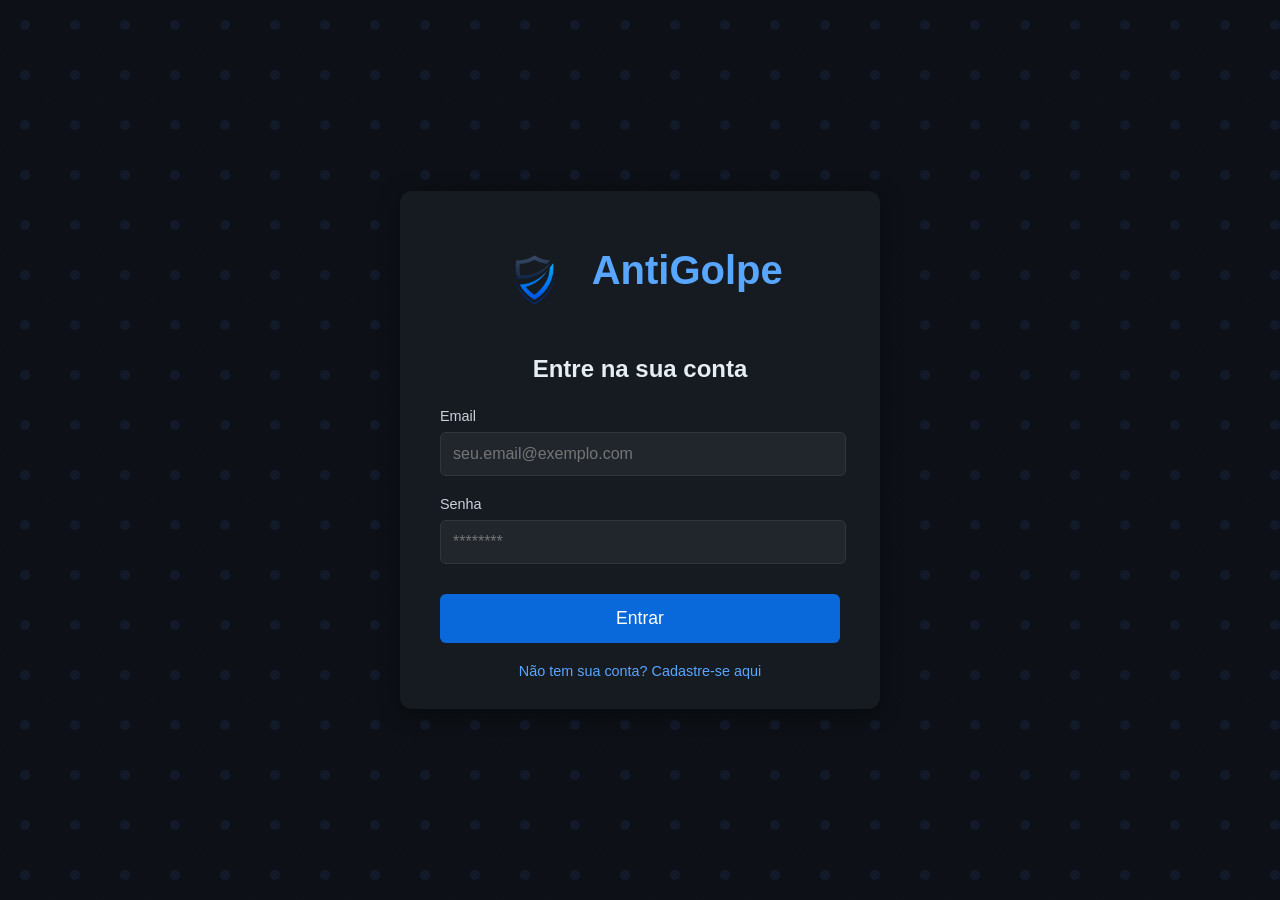
==== antigolpe-frontend/cards.html @ 89d0c7a3 "Adiciona arquivos do projeto frontend (antigolpe-frontend)" ====
<!DOCTYPE html>
<html lang="pt-br">
<head>
    <meta charset="UTF-8">
    <meta name="viewport" content="width=device-width, initial-scale=1.0">
    <title>AntiGolpe - Meus Cartões</title>
    <link rel="stylesheet" href="css/style.css">
</head>
<body>
    <main class="cards-page-container">
        <h2 style="text-align: left;">Meus Cartões</h2>
        <button id="add-new-card-btn" class="btn" style="width: auto; padding: 10px 25px; margin-left: auto; display: block; margin-bottom: 25px;">Adicionar novo cartão</button>

        <div id="cards-grid" class="cards-grid">
            <p>Carregando cartões...</p>
        </div>

        <div id="add-card-form-container" class="container" style="display:none; margin-top: 50px; max-width: 500px;">
            <h2>Adicionar Novo Cartão</h2>
            <div id="add-card-error-message" class="error-message" style="display:none;"></div>
            <div class="form-group">
                <label for="new-card-bandeira">Bandeira (VISA, MASTERCARD)</label>
                <input type="text" id="new-card-bandeira" placeholder="VISA">
            </div>
            <div class="form-group">
                <label for="new-card-ultimos4Digitos">Últimos 4 Dígitos</label>
                <input type="text" id="new-card-ultimos4Digitos" maxlength="4" placeholder="XXXX">
            </div>
            <div class="form-group">
                <label for="new-card-nomeTitular">Nome do Titular</label>
                <input type="text" id="new-card-nomeTitular" placeholder="Nome Completo">
            </div>
            <div class="form-group">
                <label for="new-card-dataValidade">Data de Validade (MM/AA)</label>
                <input type="text" id="new-card-dataValidade" placeholder="MM/AA" maxlength="5">
            </div>
            <button id="save-new-card-btn" class="btn">Salvar Cartão</button>
            <button id="cancel-add-card-btn" class="btn" style="background-color: #4a5159;">Cancelar</button>
        </div>

        </main>

    <script type="module" src="js/api.js"></script>
    <script type="module" src="js/auth.js"></script>
    <script type="module" src="js/common.js"></script>
    <script type="module" src="js/cards.js"></script>
</body>
</html>
---- antigolpe-frontend/css/style.css ----
/* css/style.css */
body {
    font-family: Arial, sans-serif;
    background-color: #0d1117; /* Fundo escuro */
    color: #e6edf3; /* Texto claro */
    margin: 0;
    display: flex;
    justify-content: center;
    align-items: center;
    min-height: 100vh;
    background-image: url('data:image/svg+xml;utf8,<svg viewBox="0 0 100 100" xmlns="http://www.w3.org/2000/svg"><circle cx="50" cy="50" r="10" fill="rgba(60, 100, 200, 0.1)" /><path d="M0,0 L100,100 M100,0 L0,100" stroke="rgba(60, 100, 200, 0.05)" stroke-width="0.5"/></svg>'); /* Padrão de fundo discreto */
    background-size: 50px 50px; /* Tamanho do padrão */
}

.container {
    background-color: #161b22; /* Fundo do card principal */
    border-radius: 12px;
    box-shadow: 0 4px 20px rgba(0, 0, 0, 0.5);
    padding: 30px 40px;
    text-align: center;
    max-width: 400px;
    width: 90%;
}

.logo-container {
    /* --- NOVA MUDANÇA: Mais espaço abaixo do container da logo --- */
    margin-bottom: 35px; /* Era 30px */
}

.logo-container img {
    /* --- NOVA MUDANÇA: Aumentei a altura da logo --- */
    height: 75px; /* Era 60px */
    vertical-align: middle;
    /* --- NOVA MUDANÇA: Aumentei o espaçamento entre a imagem e o texto --- */
    margin-right: 15px; /* Era 10px */
}

.logo-container h1 {
    display: inline-block;
    color: #58a6ff; /* Cor azul do logo */
    /* --- NOVA MUDANÇA: Aumentei o tamanho da fonte do texto "AntiGolpe" --- */
    font-size: 2.5em; /* Era 2.2em */
    font-weight: bold;
}

h2 {
    color: #e6edf3;
    margin-bottom: 25px;
    font-size: 1.5em;
}

.form-group {
    margin-bottom: 20px;
    text-align: left;
}

.form-group label {
    display: block;
    margin-bottom: 8px;
    font-size: 0.9em;
    color: #c9d1d9;
}

.form-group input {
    width: calc(100% - 20px);
    padding: 12px;
    border: 1px solid #30363d;
    border-radius: 6px;
    background-color: #21262d;
    color: #e6edf3;
    font-size: 1em;
}

.form-group input:focus {
    outline: none;
    border-color: #58a6ff;
    box-shadow: 0 0 0 2px rgba(88, 166, 255, 0.2);
}

.btn {
    width: 100%;
    padding: 14px;
    background-color: #0969da; /* Azul forte para botões */
    color: white;
    border: none;
    border-radius: 6px;
    font-size: 1.1em;
    cursor: pointer;
    transition: background-color 0.2s ease;
    margin-top: 10px;
}

.btn:hover {
    background-color: #1f6feb;
}

.link {
    display: block;
    margin-top: 20px;
    color: #58a6ff;
    text-decoration: none;
    font-size: 0.9em;
}

.link:hover {
    text-decoration: underline;
}

.error-message {
    color: #ff7b72;
    margin-top: 10px;
    font-size: 0.9em;
}

/* Estilo para o Navbar */
.navbar {
    background-color: #161b22;
    padding: 15px 30px;
    box-shadow: 0 2px 10px rgba(0, 0, 0, 0.5);
    display: flex;
    justify-content: space-between;
    align-items: center;
    position: fixed; /* Fixa no topo */
    width: 100%;
    top: 0;
    left: 0;
    z-index: 1000;
    
    /* --- MUDANÇA 2 (Parte A): Garante que o padding não aumente a largura total --- */
    box-sizing: border-box; 
}

.navbar .logo-nav {
    display: flex;
    align-items: center;
}

.navbar .logo-nav img {
    height: 40px;
    margin-right: 10px;
}

.navbar .logo-nav span {
    color: #58a6ff;
    font-size: 1.8em;
    font-weight: bold;
}

.navbar .nav-links {
    /* --- MUDANÇA 2 (Parte B): Faz com que os links centrais sejam flexíveis --- */
    flex-grow: 1; /* Permite que esta área cresça */
    text-align: center; /* Centraliza os links */
}

.navbar .nav-links a {
    color: #e6edf3;
    text-decoration: none;
    margin: 0 15px; /* Mudei de margin-left para margin 0 15px */
    font-size: 1em;
    transition: color 0.2s ease;
}

.navbar .nav-links a:hover {
    color: #58a6ff;
}

.navbar .user-profile {
    display: flex;
    align-items: center;
    flex-shrink: 0; /* Impede que este item encolha */
}

.navbar .user-profile span {
    margin-right: 15px;
    color: #c9d1d9;

    /* --- MUDANÇA 2 (Parte C): Corta emails longos --- */
    max-width: 200px; /* Define uma largura máxima para o nome */
    white-space: nowrap; /* Impede que quebre a linha */
    overflow: hidden; /* Esconde o que passar */
    text-overflow: ellipsis; /* Adiciona "..." no final */
}

.navbar .user-profile .profile-icon {
    background-color: #58a6ff;
    width: 35px;
    height: 35px;
    border-radius: 50%;
    display: flex;
    justify-content: center;
    align-items: center;
    color: #161b22;
    font-weight: bold;
    cursor: pointer;
}

/* Estilo para o conteúdo principal, ajustando para o navbar */
main {
    padding-top: 90px; /* Espaço para o navbar fixo */
    width: 100%;
    max-width: 1200px; /* Largura máxima para o conteúdo */
    padding-bottom: 30px;
}

/* Estilos específicos para o Dashboard */
.dashboard-grid {
    display: grid;
    grid-template-columns: repeat(auto-fit, minmax(300px, 1fr));
    gap: 25px;
    margin-top: 30px;
    padding: 0 20px;
}

.dashboard-card {
    background-color: #161b22;
    border-radius: 12px;
    box-shadow: 0 4px 15px rgba(0, 0, 0, 0.4);
    padding: 25px;
    text-align: left;
}

.dashboard-card h3 {
    color: #58a6ff;
    margin-bottom: 15px;
    font-size: 1.3em;
}

.alert-card {
    background-color: #4b0000; /* Vermelho escuro para alertas */
    border: 1px solid #ff7b72;
}

.alert-card h3 {
    color: #ff7b72;
}

.alert-card .btn {
    margin-top: 20px;
    background-color: #ff7b72;
}

.alert-card .btn:hover {
    background-color: #ff4d42;
}

.card-preview {
    display: flex;
    justify-content: center;
    gap: 15px;
    margin-top: 15px;
    flex-wrap: wrap; /* Para quebrar linha em telas menores */
}

.card-mini {
    background-color: #0969da; /* Azul do cartão */
    border-radius: 8px;
    padding: 10px 15px;
    font-size: 0.8em;
    text-align: left;
    min-width: 120px;
    box-shadow: 0 2px 8px rgba(0, 0, 0, 0.3);
}

.card-mini .card-flag {
    font-weight: bold;
    font-size: 0.9em;
    margin-bottom: 5px;
}

.transaction-item {
    background-color: #21262d;
    padding: 15px;
    border-radius: 8px;
    margin-bottom: 10px;
    display: flex;
    justify-content: space-between;
    align-items: center;
}

.transaction-item .details {
    text-align: left;
}

.transaction-item .details strong {
    color: #e6edf3;
}

.transaction-item .details span {
    display: block;
    font-size: 0.8em;
    color: #c9d1d9;
    margin-top: 3px;
}

.transaction-item .amount {
    font-weight: bold;
    color: #58a6ff;
    font-size: 1.1em;
}

/* Estilos específicos para a página de Meus Cartões */
.cards-page-container {
    padding: 20px;
    max-width: 1200px;
    margin: 20px auto;
    text-align: center;
}

.cards-page-container h2 {
    font-size: 2em;
    margin-bottom: 30px;
}

.cards-grid {
    display: grid;
    grid-template-columns: repeat(auto-fit, minmax(280px, 1fr));
    gap: 25px;
    margin-top: 30px;
}

.card-full {
    background-color: #0969da; /* Azul do cartão */
    border-radius: 12px;
    padding: 20px;
    color: white;
    text-align: left;
    box-shadow: 0 6px 20px rgba(0, 0, 0, 0.4);
    position: relative;
}

.card-full .card-flag {
    font-size: 1.1em;
    font-weight: bold;
    text-align: right;
    margin-bottom: 10px;
}

.card-full .chip {
    width: 40px;
    height: 30px;
    background-color: #d1d1d1;
    border-radius: 4px;
    margin-bottom: 15px;
}

.card-full .card-number {
    font-size: 1.5em;
    font-weight: bold;
    letter-spacing: 2px;
    margin-bottom: 10px;
}

.card-full .card-holder-info {
    display: flex;
    justify-content: space-between;
    font-size: 0.9em;
}

.card-full .card-actions {
    margin-top: 20px;
    display: flex;
    justify-content: flex-end; /* Alinha botões à direita */
    gap: 10px;
}

.card-full .card-actions .btn-small {
    padding: 8px 15px;
    font-size: 0.9em;
    background-color: rgba(255, 255, 255, 0.2);
    border-radius: 5px;
    color: white;
    border: none;
    cursor: pointer;
    transition: background-color 0.2s ease;
}

.card-full .card-actions .btn-small:hover {
    background-color: rgba(255, 255, 255, 0.3);
}

/* Estilo para botões de ação na página de cartões (Editar/Remover) */
.action-buttons {
    display: flex;
    justify-content: center;
    gap: 15px;
    margin-top: 30px;
}

.action-buttons .btn {
    width: auto;
    padding: 12px 30px;
}

/* Estilos para a página de Transações */
.transactions-page-container {
    padding: 20px;
    max-width: 1000px;
    margin: 20px auto;
}

.transactions-page-container h2 {
    font-size: 2em;
    margin-bottom: 30px;
    text-align: center;
}

.transactions-list {
    margin-top: 20px;
}

.transaction-list-item {
    background-color: #161b22;
    padding: 18px;
    border-radius: 10px;
    margin-bottom: 15px;
    display: flex;
    justify-content: space-between;
    align-items: center;
    box-shadow: 0 2px 8px rgba(0, 0, 0, 0.3);
}

.transaction-list-item .details {
    text-align: left;
    flex-grow: 1;
}

.transaction-list-item .details strong {
    color: #e6edf3;
    font-size: 1.1em;
}

.transaction-list-item .details span {
    display: block;
    font-size: 0.9em;
    color: #c9d1d9;
    margin-top: 5px;
}

.transaction-list-item .amount {
    font-weight: bold;
    color: #58a6ff;
    font-size: 1.3em;
    text-align: right;
}

.transaction-list-item .amount.negative {
    color: #ff7b72; /* Cor para valores negativos (débito) */
}
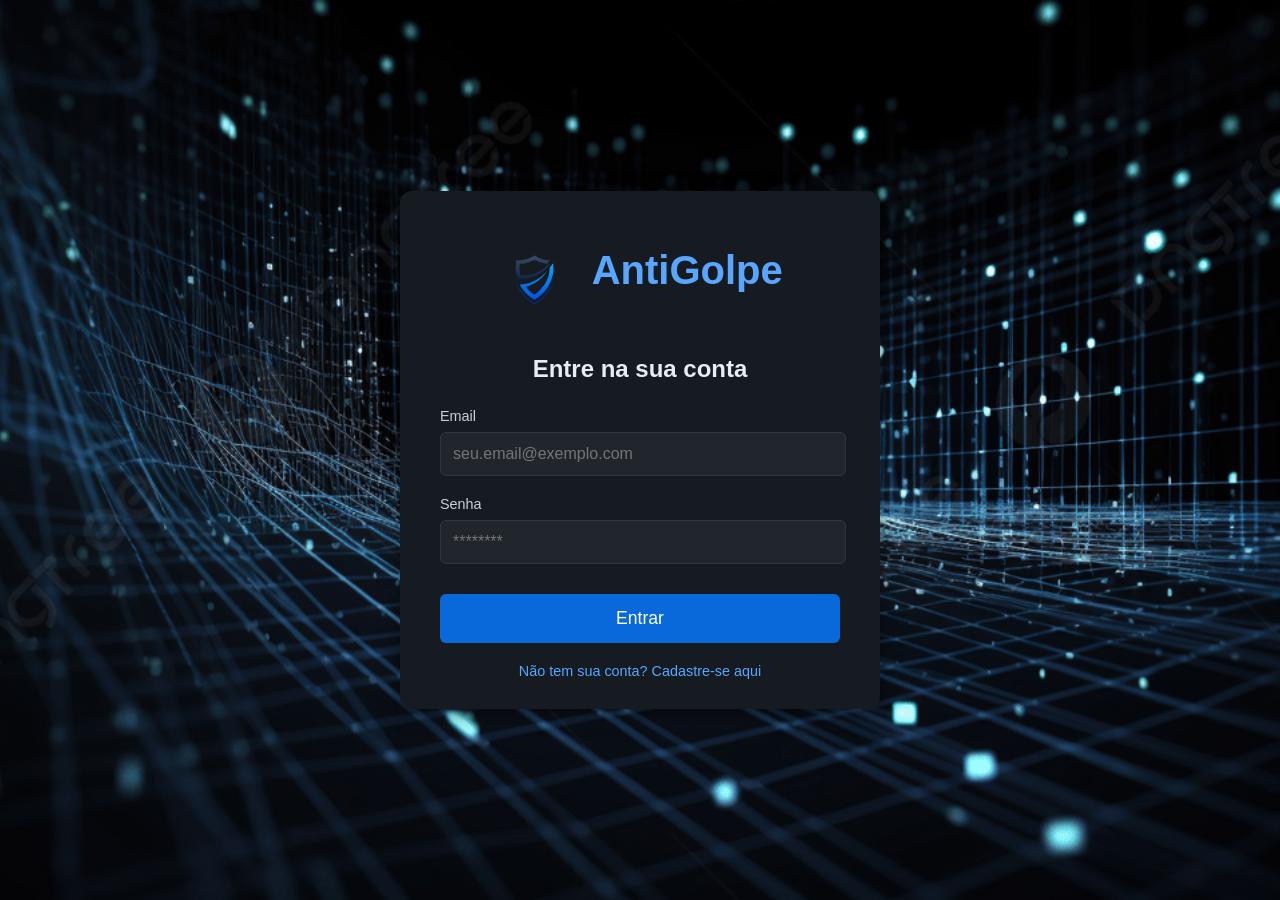
==== commit f1534658: "Permite input de cartão completo no frontend (salva só 4 dígitos)" ====
--- a/antigolpe-frontend/cards.html
+++ b/antigolpe-frontend/cards.html
@@ -23,8 +23,8 @@
                 <input type="text" id="new-card-bandeira" placeholder="VISA">
             </div>
             <div class="form-group">
-                <label for="new-card-ultimos4Digitos">Últimos 4 Dígitos</label>
-                <input type="text" id="new-card-ultimos4Digitos" maxlength="4" placeholder="XXXX">
+                 <label for="new-card-numero">Número do Cartão</label>
+                 <input type="text" id="new-card-numero" placeholder="0000 0000 0000 0000" maxlength="19">
             </div>
             <div class="form-group">
                 <label for="new-card-nomeTitular">Nome do Titular</label>
--- a/antigolpe-frontend/css/style.css
+++ b/antigolpe-frontend/css/style.css
@@ -1,15 +1,29 @@
 /* css/style.css */
 body {
     font-family: Arial, sans-serif;
-    background-color: #0d1117; /* Fundo escuro */
-    color: #e6edf3; /* Texto claro */
+    color: #e6edf3; /* Texto claro (mantido) */
     margin: 0;
     display: flex;
     justify-content: center;
     align-items: center;
     min-height: 100vh;
-    background-image: url('data:image/svg+xml;utf8,<svg viewBox="0 0 100 100" xmlns="http://www.w3.org/2000/svg"><circle cx="50" cy="50" r="10" fill="rgba(60, 100, 200, 0.1)" /><path d="M0,0 L100,100 M100,0 L0,100" stroke="rgba(60, 100, 200, 0.05)" stroke-width="0.5"/></svg>'); /* Padrão de fundo discreto */
-    background-size: 50px 50px; /* Tamanho do padrão */
+
+    /* --- INÍCIO DA MUDANÇA --- */
+    
+    /* Removemos o background-color e o background-image (dots) antigos */
+    
+    /* IMPORTANTE:
+      Troque 'figma-background.jpg' pelo nome exato da imagem que você baixou.
+      O caminho '../img/' sobe uma pasta (do /css) e entra na /img.
+    */
+    background-image: url('../img/fundo-site.jpg');
+    
+    background-size: cover; /* Faz a imagem cobrir a tela inteira */
+    background-position: center center; /* Centraliza a imagem */
+    background-repeat: no-repeat; /* Impede que a imagem se repita */
+    background-attachment: fixed; /* Deixa a imagem fixa durante o scroll */
+    
+    /* --- FIM DA MUDANÇA --- */
 }
 
 .container {
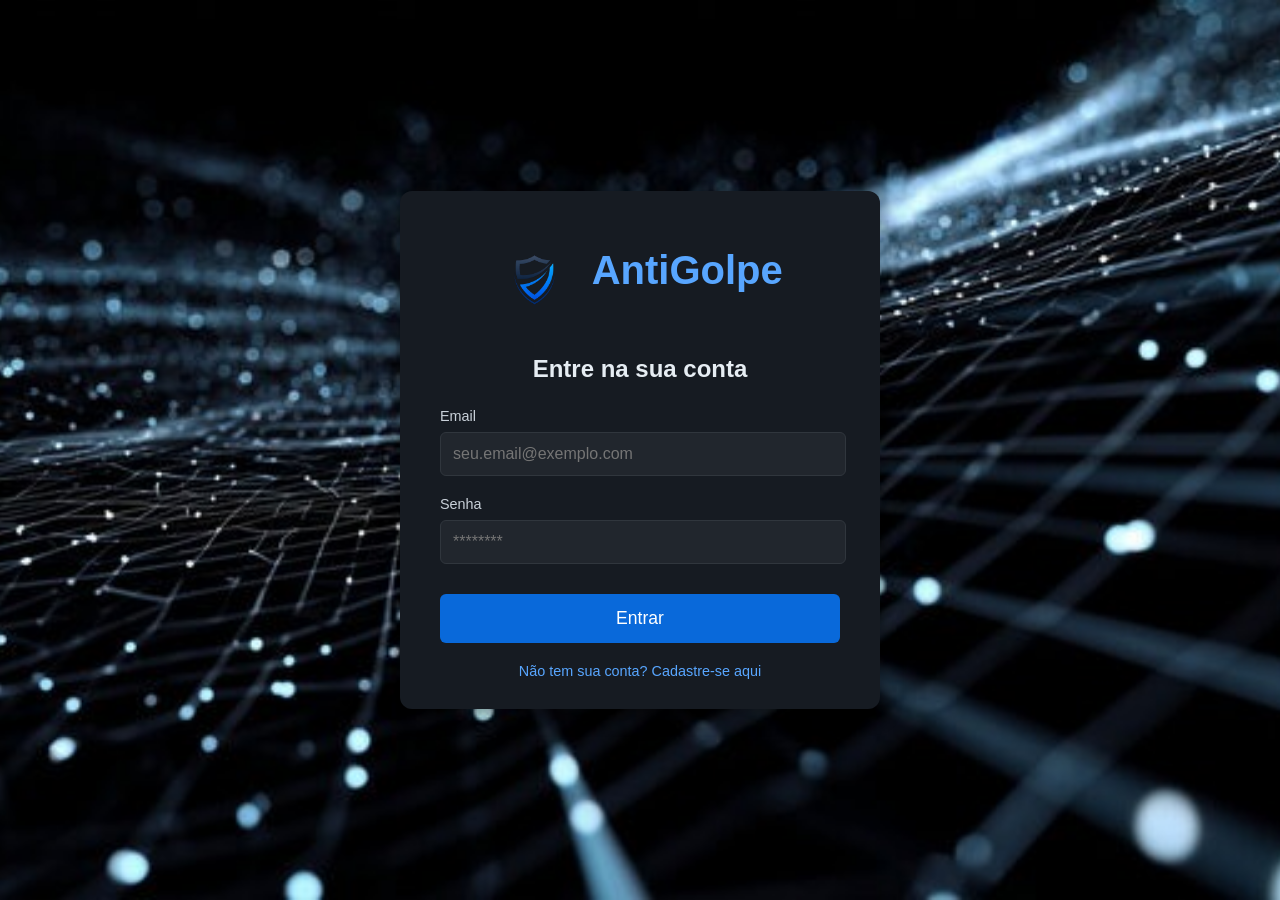
==== commit 0c062221: "Fix: Ajusta HTML para containers de cartoes e transacoes para legibilidade" ====
--- a/antigolpe-frontend/cards.html
+++ b/antigolpe-frontend/cards.html
@@ -7,38 +7,40 @@
     <link rel="stylesheet" href="css/style.css">
 </head>
 <body>
-    <main class="cards-page-container">
-        <h2 style="text-align: left;">Meus Cartões</h2>
-        <button id="add-new-card-btn" class="btn" style="width: auto; padding: 10px 25px; margin-left: auto; display: block; margin-bottom: 25px;">Adicionar novo cartão</button>
+    <main>
+        <div class="cards-page-container">
+            <h2>Meus Cartões</h2>
+            <div id="cards-grid" class="cards-grid">
+                <p>Carregando cartões...</p>
+                </div>
+            <div class="action-buttons">
+                <button id="add-new-card-btn" class="btn">Adicionar novo cartão</button>
+            </div>
 
-        <div id="cards-grid" class="cards-grid">
-            <p>Carregando cartões...</p>
+            <div id="add-card-form-container" class="form-container" style="display:none;">
+                <h3>Adicionar Novo Cartão</h3>
+                <div class="form-group">
+                    <label for="new-card-bandeira">Bandeira:</label>
+                    <input type="text" id="new-card-bandeira" placeholder="Ex: VISA, MASTERCARD">
+                </div>
+                <div class="form-group">
+                    <label for="new-card-numero">Número do Cartão:</label>
+                    <input type="text" id="new-card-numero" placeholder="XXXX XXXX XXXX XXXX">
+                </div>
+                <div class="form-group">
+                    <label for="new-card-nomeTitular">Nome do Titular:</label>
+                    <input type="text" id="new-card-nomeTitular" placeholder="Nome Impresso no Cartão">
+                </div>
+                <div class="form-group">
+                    <label for="new-card-dataValidade">Data de Validade (MM/AA):</label>
+                    <input type="text" id="new-card-dataValidade" placeholder="MM/AA" maxlength="5">
+                </div>
+                <div id="add-card-error-message" class="error-message" style="display:none;"></div>
+                <button id="save-new-card-btn" class="btn">Salvar Cartão</button>
+                <button id="cancel-add-card-btn" class="btn secondary-btn">Cancelar</button>
+            </div>
         </div>
-
-        <div id="add-card-form-container" class="container" style="display:none; margin-top: 50px; max-width: 500px;">
-            <h2>Adicionar Novo Cartão</h2>
-            <div id="add-card-error-message" class="error-message" style="display:none;"></div>
-            <div class="form-group">
-                <label for="new-card-bandeira">Bandeira (VISA, MASTERCARD)</label>
-                <input type="text" id="new-card-bandeira" placeholder="VISA">
-            </div>
-            <div class="form-group">
-                 <label for="new-card-numero">Número do Cartão</label>
-                 <input type="text" id="new-card-numero" placeholder="0000 0000 0000 0000" maxlength="19">
-            </div>
-            <div class="form-group">
-                <label for="new-card-nomeTitular">Nome do Titular</label>
-                <input type="text" id="new-card-nomeTitular" placeholder="Nome Completo">
-            </div>
-            <div class="form-group">
-                <label for="new-card-dataValidade">Data de Validade (MM/AA)</label>
-                <input type="text" id="new-card-dataValidade" placeholder="MM/AA" maxlength="5">
-            </div>
-            <button id="save-new-card-btn" class="btn">Salvar Cartão</button>
-            <button id="cancel-add-card-btn" class="btn" style="background-color: #4a5159;">Cancelar</button>
-        </div>
-
-        </main>
+    </main>
 
     <script type="module" src="js/api.js"></script>
     <script type="module" src="js/auth.js"></script>
--- a/antigolpe-frontend/css/style.css
+++ b/antigolpe-frontend/css/style.css
@@ -7,23 +7,11 @@
     justify-content: center;
     align-items: center;
     min-height: 100vh;
-
-    /* --- INÍCIO DA MUDANÇA --- */
-    
-    /* Removemos o background-color e o background-image (dots) antigos */
-    
-    /* IMPORTANTE:
-      Troque 'figma-background.jpg' pelo nome exato da imagem que você baixou.
-      O caminho '../img/' sobe uma pasta (do /css) e entra na /img.
-    */
     background-image: url('../img/fundo-site.jpg');
-    
     background-size: cover; /* Faz a imagem cobrir a tela inteira */
     background-position: center center; /* Centraliza a imagem */
     background-repeat: no-repeat; /* Impede que a imagem se repita */
     background-attachment: fixed; /* Deixa a imagem fixa durante o scroll */
-    
-    /* --- FIM DA MUDANÇA --- */
 }
 
 .container {
@@ -37,22 +25,18 @@
 }
 
 .logo-container {
-    /* --- NOVA MUDANÇA: Mais espaço abaixo do container da logo --- */
     margin-bottom: 35px; /* Era 30px */
 }
 
 .logo-container img {
-    /* --- NOVA MUDANÇA: Aumentei a altura da logo --- */
     height: 75px; /* Era 60px */
     vertical-align: middle;
-    /* --- NOVA MUDANÇA: Aumentei o espaçamento entre a imagem e o texto --- */
     margin-right: 15px; /* Era 10px */
 }
 
 .logo-container h1 {
     display: inline-block;
     color: #58a6ff; /* Cor azul do logo */
-    /* --- NOVA MUDANÇA: Aumentei o tamanho da fonte do texto "AntiGolpe" --- */
     font-size: 2.5em; /* Era 2.2em */
     font-weight: bold;
 }
@@ -139,8 +123,6 @@
     top: 0;
     left: 0;
     z-index: 1000;
-    
-    /* --- MUDANÇA 2 (Parte A): Garante que o padding não aumente a largura total --- */
     box-sizing: border-box; 
 }
 
@@ -161,7 +143,6 @@
 }
 
 .navbar .nav-links {
-    /* --- MUDANÇA 2 (Parte B): Faz com que os links centrais sejam flexíveis --- */
     flex-grow: 1; /* Permite que esta área cresça */
     text-align: center; /* Centraliza os links */
 }
@@ -169,7 +150,7 @@
 .navbar .nav-links a {
     color: #e6edf3;
     text-decoration: none;
-    margin: 0 15px; /* Mudei de margin-left para margin 0 15px */
+    margin: 0 15px;
     font-size: 1em;
     transition: color 0.2s ease;
 }
@@ -187,8 +168,6 @@
 .navbar .user-profile span {
     margin-right: 15px;
     color: #c9d1d9;
-
-    /* --- MUDANÇA 2 (Parte C): Corta emails longos --- */
     max-width: 200px; /* Define uma largura máxima para o nome */
     white-space: nowrap; /* Impede que quebre a linha */
     overflow: hidden; /* Esconde o que passar */
@@ -269,194 +248,4 @@
     background-color: #0969da; /* Azul do cartão */
     border-radius: 8px;
     padding: 10px 15px;
-    font-size: 0.8em;
-    text-align: left;
-    min-width: 120px;
-    box-shadow: 0 2px 8px rgba(0, 0, 0, 0.3);
-}
-
-.card-mini .card-flag {
-    font-weight: bold;
-    font-size: 0.9em;
-    margin-bottom: 5px;
-}
-
-.transaction-item {
-    background-color: #21262d;
-    padding: 15px;
-    border-radius: 8px;
-    margin-bottom: 10px;
-    display: flex;
-    justify-content: space-between;
-    align-items: center;
-}
-
-.transaction-item .details {
-    text-align: left;
-}
-
-.transaction-item .details strong {
-    color: #e6edf3;
-}
-
-.transaction-item .details span {
-    display: block;
-    font-size: 0.8em;
-    color: #c9d1d9;
-    margin-top: 3px;
-}
-
-.transaction-item .amount {
-    font-weight: bold;
-    color: #58a6ff;
-    font-size: 1.1em;
-}
-
-/* Estilos específicos para a página de Meus Cartões */
-.cards-page-container {
-    padding: 20px;
-    max-width: 1200px;
-    margin: 20px auto;
-    text-align: center;
-}
-
-.cards-page-container h2 {
-    font-size: 2em;
-    margin-bottom: 30px;
-}
-
-.cards-grid {
-    display: grid;
-    grid-template-columns: repeat(auto-fit, minmax(280px, 1fr));
-    gap: 25px;
-    margin-top: 30px;
-}
-
-.card-full {
-    background-color: #0969da; /* Azul do cartão */
-    border-radius: 12px;
-    padding: 20px;
-    color: white;
-    text-align: left;
-    box-shadow: 0 6px 20px rgba(0, 0, 0, 0.4);
-    position: relative;
-}
-
-.card-full .card-flag {
-    font-size: 1.1em;
-    font-weight: bold;
-    text-align: right;
-    margin-bottom: 10px;
-}
-
-.card-full .chip {
-    width: 40px;
-    height: 30px;
-    background-color: #d1d1d1;
-    border-radius: 4px;
-    margin-bottom: 15px;
-}
-
-.card-full .card-number {
-    font-size: 1.5em;
-    font-weight: bold;
-    letter-spacing: 2px;
-    margin-bottom: 10px;
-}
-
-.card-full .card-holder-info {
-    display: flex;
-    justify-content: space-between;
-    font-size: 0.9em;
-}
-
-.card-full .card-actions {
-    margin-top: 20px;
-    display: flex;
-    justify-content: flex-end; /* Alinha botões à direita */
-    gap: 10px;
-}
-
-.card-full .card-actions .btn-small {
-    padding: 8px 15px;
-    font-size: 0.9em;
-    background-color: rgba(255, 255, 255, 0.2);
-    border-radius: 5px;
-    color: white;
-    border: none;
-    cursor: pointer;
-    transition: background-color 0.2s ease;
-}
-
-.card-full .card-actions .btn-small:hover {
-    background-color: rgba(255, 255, 255, 0.3);
-}
-
-/* Estilo para botões de ação na página de cartões (Editar/Remover) */
-.action-buttons {
-    display: flex;
-    justify-content: center;
-    gap: 15px;
-    margin-top: 30px;
-}
-
-.action-buttons .btn {
-    width: auto;
-    padding: 12px 30px;
-}
-
-/* Estilos para a página de Transações */
-.transactions-page-container {
-    padding: 20px;
-    max-width: 1000px;
-    margin: 20px auto;
-}
-
-.transactions-page-container h2 {
-    font-size: 2em;
-    margin-bottom: 30px;
-    text-align: center;
-}
-
-.transactions-list {
-    margin-top: 20px;
-}
-
-.transaction-list-item {
-    background-color: #161b22;
-    padding: 18px;
-    border-radius: 10px;
-    margin-bottom: 15px;
-    display: flex;
-    justify-content: space-between;
-    align-items: center;
-    box-shadow: 0 2px 8px rgba(0, 0, 0, 0.3);
-}
-
-.transaction-list-item .details {
-    text-align: left;
-    flex-grow: 1;
-}
-
-.transaction-list-item .details strong {
-    color: #e6edf3;
-    font-size: 1.1em;
-}
-
-.transaction-list-item .details span {
-    display: block;
-    font-size: 0.9em;
-    color: #c9d1d9;
-    margin-top: 5px;
-}
-
-.transaction-list-item .amount {
-    font-weight: bold;
-    color: #58a6ff;
-    font-size: 1.3em;
-    text-align: right;
-}
-
-.transaction-list-item .amount.negative {
-    color: #ff7b72; /* Cor para valores negativos (débito) */
-}+    }
